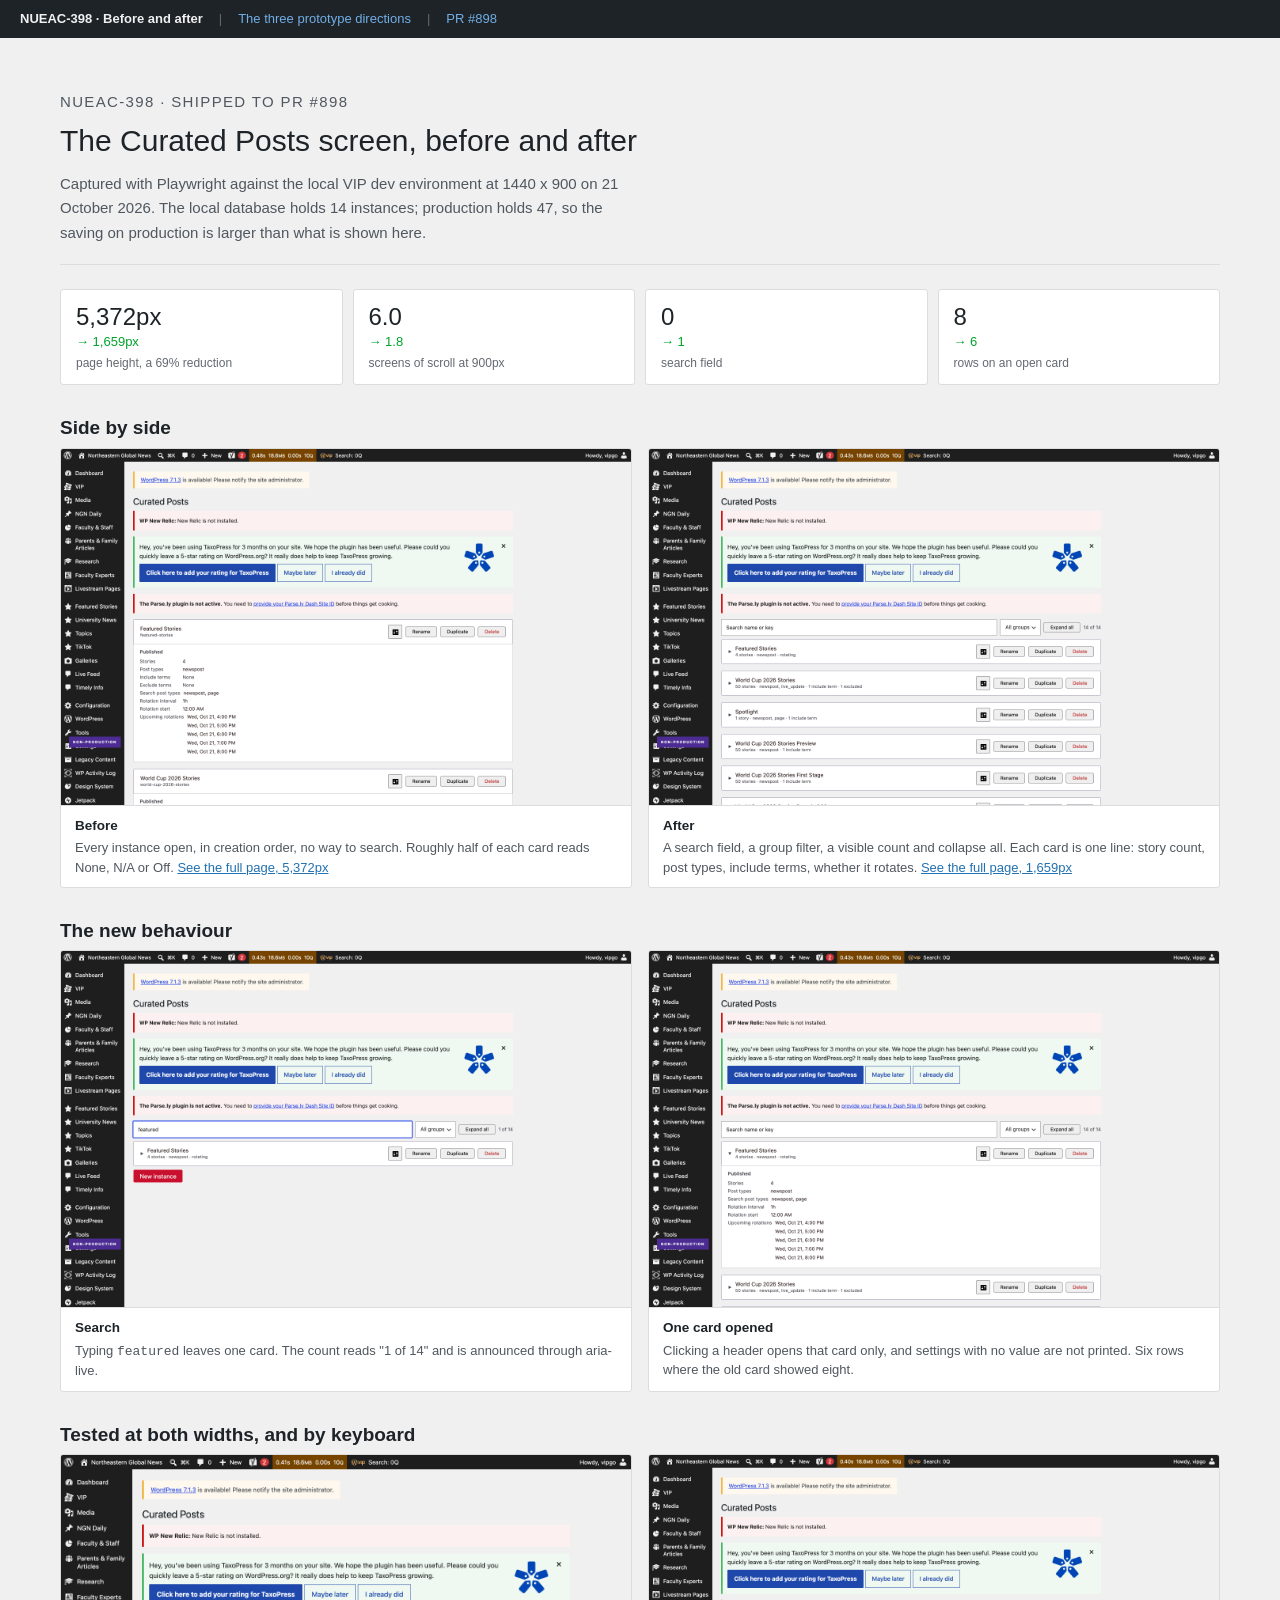
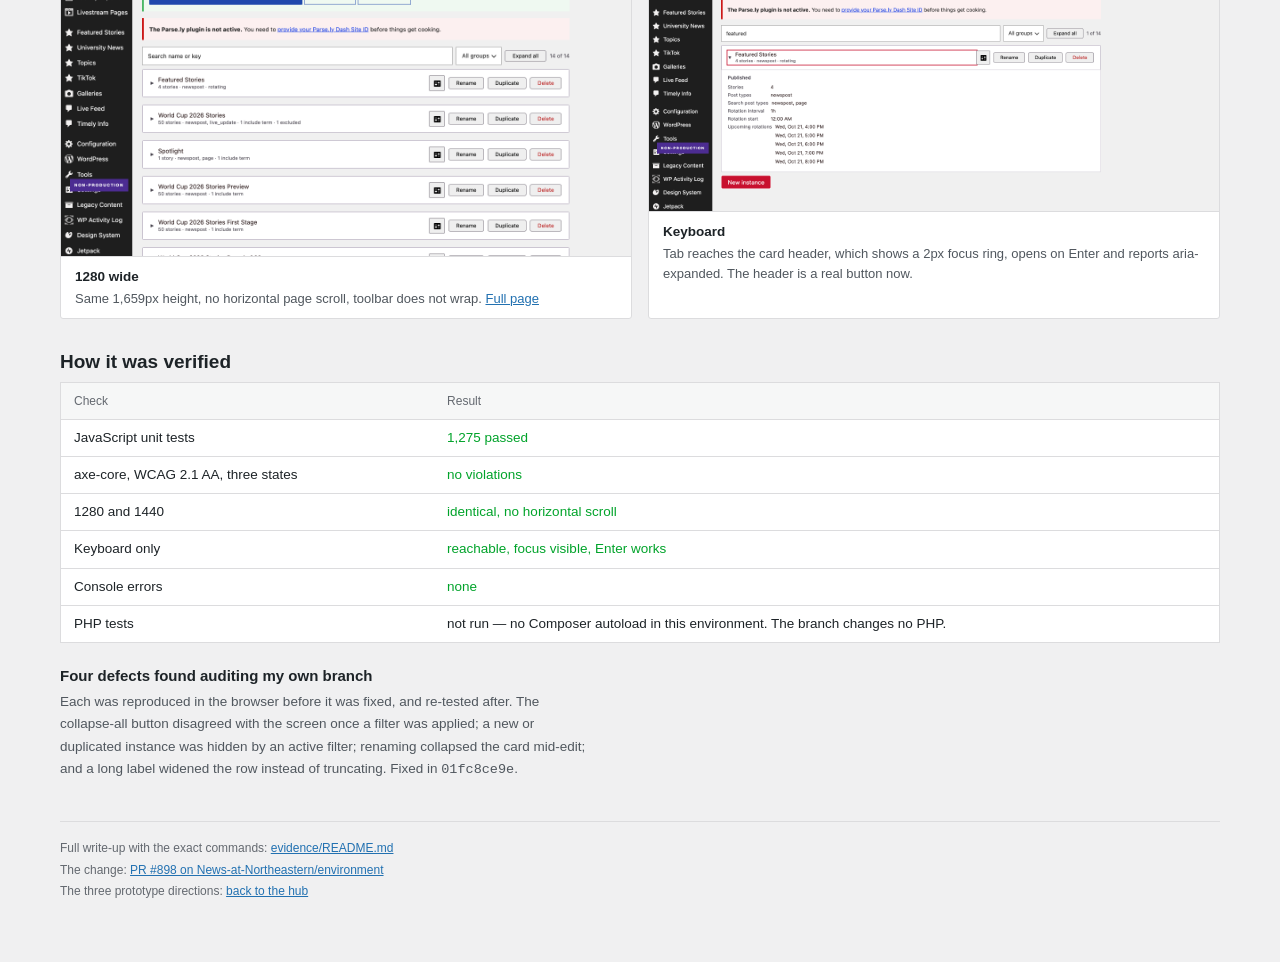
==== evidence/index.html @ 4355b137 "Publish the before and after as a page, not just a markdown file The screenshots existed but were on" ====
<!doctype html>
<html lang="en">
<head>
<meta charset="utf-8">
<meta name="viewport" content="width=device-width, initial-scale=1">
<title>Before and after — Curated Posts · NUEAC-398</title>
<link rel="stylesheet" href="../assets/wp-admin.css">
<style>
.hero { padding: 30px 0 18px; border-bottom: 1px solid var(--wp-border-light); margin-bottom: 24px; }
.eyebrow { font-size: 11px; letter-spacing: .09em; text-transform: uppercase; color: var(--wp-text-muted); margin: 0; }
.hero h1 { font-size: 30px; font-weight: 400; margin: 8px 0 0; line-height: 1.22; }
.hero p { font-size: 15px; line-height: 1.65; color: var(--wp-text-2); margin: 12px 0 0; max-width: 68ch; }

h2.sec { font-size: 19px; font-weight: 600; margin: 34px 0 10px; }
h3.sub { font-size: 15px; font-weight: 600; margin: 24px 0 6px; }
p.note { font-size: 13.5px; color: var(--wp-text-2); line-height: 1.65; margin: 0 0 12px; max-width: 70ch; }

.stats { display: grid; grid-template-columns: repeat(auto-fit, minmax(150px, 1fr)); gap: 10px; margin: 16px 0 6px; }
.stat { background: var(--wp-surface); border: 1px solid var(--wp-border-light); border-radius: 3px; padding: 13px 15px; }
.stat b { display: block; font-size: 24px; font-weight: 400; line-height: 1.15; }
.stat .delta { color: var(--wp-green); font-size: 13px; }
.stat span { display: block; font-size: 12px; color: var(--wp-text-muted); margin-top: 3px; line-height: 1.4; }

.ba { display: grid; grid-template-columns: repeat(auto-fit, minmax(330px, 1fr)); gap: 16px; margin-top: 10px; }
figure { margin: 0; background: var(--wp-surface); border: 1px solid var(--wp-border-light); border-radius: 3px; overflow: hidden; }
figure img { display: block; width: 100%; height: auto; border-bottom: 1px solid var(--wp-border-light); }
figcaption { padding: 10px 14px; font-size: 13px; color: var(--wp-text-2); line-height: 1.5; }
figcaption b { display: block; font-size: 13.5px; color: var(--wp-text); margin-bottom: 2px; }
figcaption a { color: var(--wp-blue); }

.wide figure img { max-height: none; }

table.cmp { width: 100%; border-collapse: collapse; background: var(--wp-surface); border: 1px solid var(--wp-border-light); border-radius: 3px; margin-top: 10px; }
table.cmp th, table.cmp td { text-align: left; padding: 9px 13px; border-bottom: 1px solid var(--wp-border-light); font-size: 13.5px; }
table.cmp thead th { background: var(--wp-surface-alt); font-weight: 400; color: var(--wp-text-muted); font-size: 12px; }
table.cmp tbody tr:last-child td { border-bottom: 0; }
table.cmp td.num { text-align: right; font-variant-numeric: tabular-nums; }
table.cmp td.good { color: var(--wp-green); }

footer.pf { margin-top: 40px; padding-top: 16px; border-top: 1px solid var(--wp-border-light); font-size: 12px; color: var(--wp-text-muted); line-height: 1.8; }
footer.pf a { color: var(--wp-blue); }
</style>
</head>
<body>

<div class="proto-bar">
  <strong>NUEAC-398 · Before and after</strong>
  <span class="sep">|</span>
  <a href="../index.html">The three prototype directions</a>
  <span class="sep">|</span>
  <a href="https://github.com/News-at-Northeastern/environment/pull/898">PR #898</a>
</div>

<div class="wrap">

  <div class="hero">
    <p class="eyebrow">NUEAC-398 · shipped to PR #898</p>
    <h1>The Curated Posts screen, before and after</h1>
    <p>
      Captured with Playwright against the local VIP dev environment at 1440 x 900 on
      21 October 2026. The local database holds 14 instances; production holds 47, so the
      saving on production is larger than what is shown here.
    </p>
  </div>

  <div class="stats">
    <div class="stat"><b>5,372px <span class="delta">&rarr; 1,659px</span></b><span>page height, a 69% reduction</span></div>
    <div class="stat"><b>6.0 <span class="delta">&rarr; 1.8</span></b><span>screens of scroll at 900px</span></div>
    <div class="stat"><b>0 <span class="delta">&rarr; 1</span></b><span>search field</span></div>
    <div class="stat"><b>8 <span class="delta">&rarr; 6</span></b><span>rows on an open card</span></div>
  </div>

  <h2 class="sec">Side by side</h2>
  <div class="ba">
    <figure>
      <img src="before-01-viewport-1440.png" alt="Curated Posts before: a stack of fully expanded cards, no search field">
      <figcaption>
        <b>Before</b>
        Every instance open, in creation order, no way to search. Roughly half of each
        card reads None, N/A or Off.
        <a href="before-02-fullpage-1440.png">See the full page, 5,372px</a>
      </figcaption>
    </figure>
    <figure>
      <img src="after-01-viewport-1440.png" alt="Curated Posts after: a search toolbar above collapsed single-line cards">
      <figcaption>
        <b>After</b>
        A search field, a group filter, a visible count and collapse all. Each card is one
        line: story count, post types, include terms, whether it rotates.
        <a href="after-02-fullpage-1440.png">See the full page, 1,659px</a>
      </figcaption>
    </figure>
  </div>

  <h2 class="sec">The new behaviour</h2>
  <div class="ba">
    <figure>
      <img src="after-03-search-1440.png" alt="Typing featured in the search box leaves one card and the count reads 1 of 14">
      <figcaption>
        <b>Search</b>
        Typing <code>featured</code> leaves one card. The count reads "1 of 14" and is
        announced through aria-live.
      </figcaption>
    </figure>
    <figure>
      <img src="after-04-expanded-1440.png" alt="One card expanded, showing only the settings that hold a value">
      <figcaption>
        <b>One card opened</b>
        Clicking a header opens that card only, and settings with no value are not
        printed. Six rows where the old card showed eight.
      </figcaption>
    </figure>
  </div>

  <h2 class="sec">Tested at both widths, and by keyboard</h2>
  <div class="ba">
    <figure>
      <img src="after-05-1280px.png" alt="The same screen at 1280 pixels wide with no horizontal scroll">
      <figcaption>
        <b>1280 wide</b>
        Same 1,659px height, no horizontal page scroll, toolbar does not wrap.
        <a href="after-05-1280-fullpage.png">Full page</a>
      </figcaption>
    </figure>
    <figure>
      <img src="after-06-keyboard-focus.png" alt="The first card header focused by keyboard with a visible focus ring">
      <figcaption>
        <b>Keyboard</b>
        Tab reaches the card header, which shows a 2px focus ring, opens on Enter and
        reports aria-expanded. The header is a real button now.
      </figcaption>
    </figure>
  </div>

  <h2 class="sec">How it was verified</h2>
  <table class="cmp">
    <thead><tr><th>Check</th><th>Result</th></tr></thead>
    <tbody>
      <tr><td>JavaScript unit tests</td><td class="good">1,275 passed</td></tr>
      <tr><td>axe-core, WCAG 2.1 AA, three states</td><td class="good">no violations</td></tr>
      <tr><td>1280 and 1440</td><td class="good">identical, no horizontal scroll</td></tr>
      <tr><td>Keyboard only</td><td class="good">reachable, focus visible, Enter works</td></tr>
      <tr><td>Console errors</td><td class="good">none</td></tr>
      <tr><td>PHP tests</td><td>not run — no Composer autoload in this environment. The branch changes no PHP.</td></tr>
    </tbody>
  </table>

  <h3 class="sub">Four defects found auditing my own branch</h3>
  <p class="note">
    Each was reproduced in the browser before it was fixed, and re-tested after. The
    collapse-all button disagreed with the screen once a filter was applied; a new or
    duplicated instance was hidden by an active filter; renaming collapsed the card
    mid-edit; and a long label widened the row instead of truncating. Fixed in
    <code>01fc8ce9e</code>.
  </p>

  <footer class="pf">
    Full write-up with the exact commands:
    <a href="https://github.com/thara-messeroux/ngn-curated-posts-prototypes/blob/main/evidence/README.md">evidence/README.md</a><br>
    The change: <a href="https://github.com/News-at-Northeastern/environment/pull/898">PR #898 on News-at-Northeastern/environment</a><br>
    The three prototype directions: <a href="../index.html">back to the hub</a>
  </footer>

</div>

</body>
</html>
---- assets/wp-admin.css ----
/* ==========================================================================
   WordPress admin design system
   Tokens lifted from WordPress 6.x core admin (common.css, colors-fresh.css)
   so these prototypes drop into wp-admin without a restyle.
   ========================================================================== */

:root {
  /* Surfaces */
  --wp-bg:            #f0f0f1;
  --wp-surface:       #ffffff;
  --wp-surface-alt:   #f6f7f7;
  --wp-surface-hover: #f0f0f1;

  /* Borders */
  --wp-border:        #c3c4c7;
  --wp-border-light:  #dcdcde;

  /* Text */
  --wp-text:          #1d2327;
  --wp-text-2:        #50575e;
  --wp-text-muted:    #646970;

  /* Brand + state */
  --wp-blue:          #2271b1;
  --wp-blue-hover:    #135e96;
  --wp-blue-bg:       #f0f6fc;
  --wp-red:           #b32d2e;
  --wp-red-bright:    #d63638;
  --wp-red-bg:        #fcf0f1;
  --wp-green:         #00a32a;
  --wp-green-bg:      #edfaef;
  --wp-amber:         #dba617;
  --wp-amber-bg:      #fcf9e8;

  /* Type */
  --wp-font: -apple-system, BlinkMacSystemFont, "Segoe UI", Roboto,
             "Oxygen-Sans", Ubuntu, Cantarell, "Helvetica Neue", sans-serif;
  --wp-mono: Menlo, Consolas, monaco, monospace;
}

* { box-sizing: border-box; }

html { background: var(--wp-bg); }

body {
  margin: 0;
  background: var(--wp-bg);
  color: var(--wp-text);
  font-family: var(--wp-font);
  font-size: 13px;
  line-height: 1.4em;
  -webkit-font-smoothing: antialiased;
}

/* --------------------------------------------------------------------------
   Prototype chrome — the fake wp-admin frame around each direction
   -------------------------------------------------------------------------- */

.proto-bar {
  background: #1d2327;
  color: #f0f0f1;
  font-size: 13px;
  padding: 10px 20px;
  display: flex;
  align-items: center;
  gap: 16px;
  flex-wrap: wrap;
}
.proto-bar a { color: #72aee6; text-decoration: none; }
.proto-bar a:hover { color: #fff; text-decoration: underline; }
.proto-bar .sep { color: #646970; }
.proto-bar strong { font-weight: 600; }

.wrap {
  max-width: 1200px;
  margin: 0 auto;
  padding: 10px 20px 60px;
}

.wp-heading-inline {
  font-size: 23px;
  font-weight: 400;
  margin: 18px 0 0;
  padding: 9px 0 4px;
  line-height: 1.3;
  display: inline-block;
}

.wp-subtitle {
  color: var(--wp-text-muted);
  font-size: 13px;
  margin: 2px 0 16px;
  max-width: 70ch;
  line-height: 1.6;
}

hr.wp-header-end { visibility: hidden; margin: 6px 0 12px; border: 0; }

/* --------------------------------------------------------------------------
   Buttons — WordPress .button / .button-primary / .button-link-delete
   -------------------------------------------------------------------------- */

.button,
.button-primary {
  display: inline-block;
  font-family: inherit;
  font-size: 13px;
  line-height: 2.15384615;
  min-height: 30px;
  margin: 0;
  padding: 0 10px;
  cursor: pointer;
  border-width: 1px;
  border-style: solid;
  border-radius: 3px;
  white-space: nowrap;
  box-sizing: border-box;
  text-decoration: none;
  vertical-align: top;
}

.button {
  color: var(--wp-blue);
  border-color: var(--wp-blue);
  background: var(--wp-surface);
}
.button:hover {
  background: var(--wp-blue-bg);
  border-color: var(--wp-blue-hover);
  color: var(--wp-blue-hover);
}

.button-primary {
  background: var(--wp-blue);
  border-color: var(--wp-blue);
  color: #fff;
}
.button-primary:hover {
  background: var(--wp-blue-hover);
  border-color: var(--wp-blue-hover);
}

.button-link-delete {
  background: none;
  border: 1px solid var(--wp-red);
  color: var(--wp-red);
}
.button-link-delete:hover {
  background: var(--wp-red-bg);
  border-color: var(--wp-red-bright);
  color: var(--wp-red-bright);
}

.button-small { min-height: 26px; line-height: 2.18181818; font-size: 12px; padding: 0 8px; }

.button:focus-visible,
.button-primary:focus-visible,
input:focus-visible,
select:focus-visible,
[tabindex]:focus-visible,
.row-toggle:focus-visible {
  outline: 2px solid var(--wp-blue);
  outline-offset: 0;
  box-shadow: 0 0 0 1px var(--wp-blue);
}

/* --------------------------------------------------------------------------
   Form controls
   -------------------------------------------------------------------------- */

input[type="search"],
input[type="text"],
select {
  font-family: inherit;
  font-size: 14px;
  color: var(--wp-text);
  background: var(--wp-surface);
  border: 1px solid #8c8f94;
  border-radius: 3px;
  min-height: 30px;
  padding: 0 8px;
  line-height: 2;
  box-shadow: 0 0 0 transparent;
}
input[type="search"]:focus,
select:focus {
  border-color: var(--wp-blue);
  box-shadow: 0 0 0 1px var(--wp-blue);
  outline: 2px solid transparent;
}

/* --------------------------------------------------------------------------
   Notices
   -------------------------------------------------------------------------- */

.notice {
  background: var(--wp-surface);
  border: 1px solid var(--wp-border-light);
  border-left-width: 4px;
  border-radius: 0;
  padding: 10px 12px;
  margin: 14px 0;
  font-size: 13px;
  line-height: 1.6;
}
.notice p { margin: 0; }
.notice-info    { border-left-color: #72aee6; }
.notice-success { border-left-color: var(--wp-green); }
.notice-warning { border-left-color: var(--wp-amber); }
.notice-error   { border-left-color: var(--wp-red-bright); }

/* --------------------------------------------------------------------------
   Status pills
   -------------------------------------------------------------------------- */

.pill {
  display: inline-block;
  font-size: 11px;
  line-height: 1.6;
  padding: 1px 8px;
  border-radius: 9px;
  white-space: nowrap;
  font-weight: 500;
}
.pill-live  { background: var(--wp-green-bg); color: #005c12; }
.pill-check { background: var(--wp-amber-bg); color: #7a5c00; }

/* --------------------------------------------------------------------------
   Shared: toolbar above a list
   -------------------------------------------------------------------------- */

.tablenav {
  display: flex;
  align-items: center;
  gap: 8px;
  flex-wrap: wrap;
  margin: 0 0 10px;
}
.tablenav .spacer { flex: 1 1 auto; }
.tablenav .displaying-num {
  color: var(--wp-text-muted);
  font-size: 13px;
  font-style: italic;
  white-space: nowrap;
}

/* --------------------------------------------------------------------------
   Shared: field grid inside an expanded instance
   -------------------------------------------------------------------------- */

.fields {
  display: grid;
  grid-template-columns: repeat(auto-fit, minmax(230px, 1fr));
  gap: 2px 28px;
  margin: 0;
}
.field {
  display: flex;
  justify-content: space-between;
  gap: 14px;
  padding: 5px 0;
  border-bottom: 1px solid var(--wp-border-light);
  font-size: 12px;
}
.field dt { color: var(--wp-text-muted); }
.field dd { margin: 0; color: var(--wp-text); text-align: right; }

.term {
  display: inline-block;
  font-size: 11px;
  padding: 1px 7px;
  border-radius: 3px;
  margin: 1px 0 1px 3px;
  background: var(--wp-surface-alt);
  border: 1px solid var(--wp-border-light);
  color: var(--wp-text-2);
}
.term-exclude {
  background: var(--wp-red-bg);
  border-color: #f0b4b5;
  color: var(--wp-red);
}

/* --------------------------------------------------------------------------
   Shared: inline delete confirm
   -------------------------------------------------------------------------- */

.confirm {
  background: var(--wp-red-bg);
  border: 1px solid #f0b4b5;
  border-left-width: 4px;
  padding: 10px 12px;
  display: flex;
  align-items: center;
  gap: 10px;
  flex-wrap: wrap;
  font-size: 13px;
}
.confirm strong { font-weight: 600; }

/* --------------------------------------------------------------------------
   Shared: row actions menu
   -------------------------------------------------------------------------- */

.menu-wrap { position: relative; display: inline-block; }

.kebab {
  background: none;
  border: 1px solid transparent;
  border-radius: 3px;
  color: var(--wp-text-muted);
  cursor: pointer;
  font-size: 16px;
  line-height: 1;
  padding: 4px 8px;
}
.kebab:hover { border-color: var(--wp-border); color: var(--wp-text); background: var(--wp-surface); }

.menu {
  position: absolute;
  right: 0;
  top: calc(100% + 2px);
  z-index: 20;
  min-width: 180px;
  background: var(--wp-surface);
  border: 1px solid var(--wp-border);
  border-radius: 3px;
  box-shadow: 0 2px 8px rgba(0, 0, 0, .18);
  padding: 4px;
}
.menu button {
  display: block;
  width: 100%;
  text-align: left;
  background: none;
  border: 0;
  border-radius: 2px;
  font: inherit;
  font-size: 13px;
  color: var(--wp-text);
  padding: 6px 10px;
  cursor: pointer;
}
.menu button:hover { background: var(--wp-blue-bg); color: var(--wp-blue-hover); }
.menu .menu-sep { height: 1px; background: var(--wp-border-light); margin: 4px 0; }
.menu .is-delete { color: var(--wp-red); }
.menu .is-delete:hover { background: var(--wp-red-bg); color: var(--wp-red-bright); }

/* --------------------------------------------------------------------------
   Utility
   -------------------------------------------------------------------------- */

.screen-reader-text {
  position: absolute;
  width: 1px; height: 1px;
  padding: 0; margin: -1px;
  overflow: hidden;
  clip: rect(0, 0, 0, 0);
  white-space: nowrap;
  border: 0;
}

.muted { color: var(--wp-text-muted); }
.mono  { font-family: var(--wp-mono); font-size: 11px; }
.nowrap { white-space: nowrap; }

@media (prefers-reduced-motion: reduce) {
  * { transition: none !important; animation: none !important; }
}

/* Page title + Add new on one baseline, as core does -------------------- */
.title-row {
  display: flex;
  align-items: baseline;
  gap: 10px;
  flex-wrap: wrap;
  margin: 18px 0 0;
}
.title-row .wp-heading-inline { margin: 0; padding: 0; }
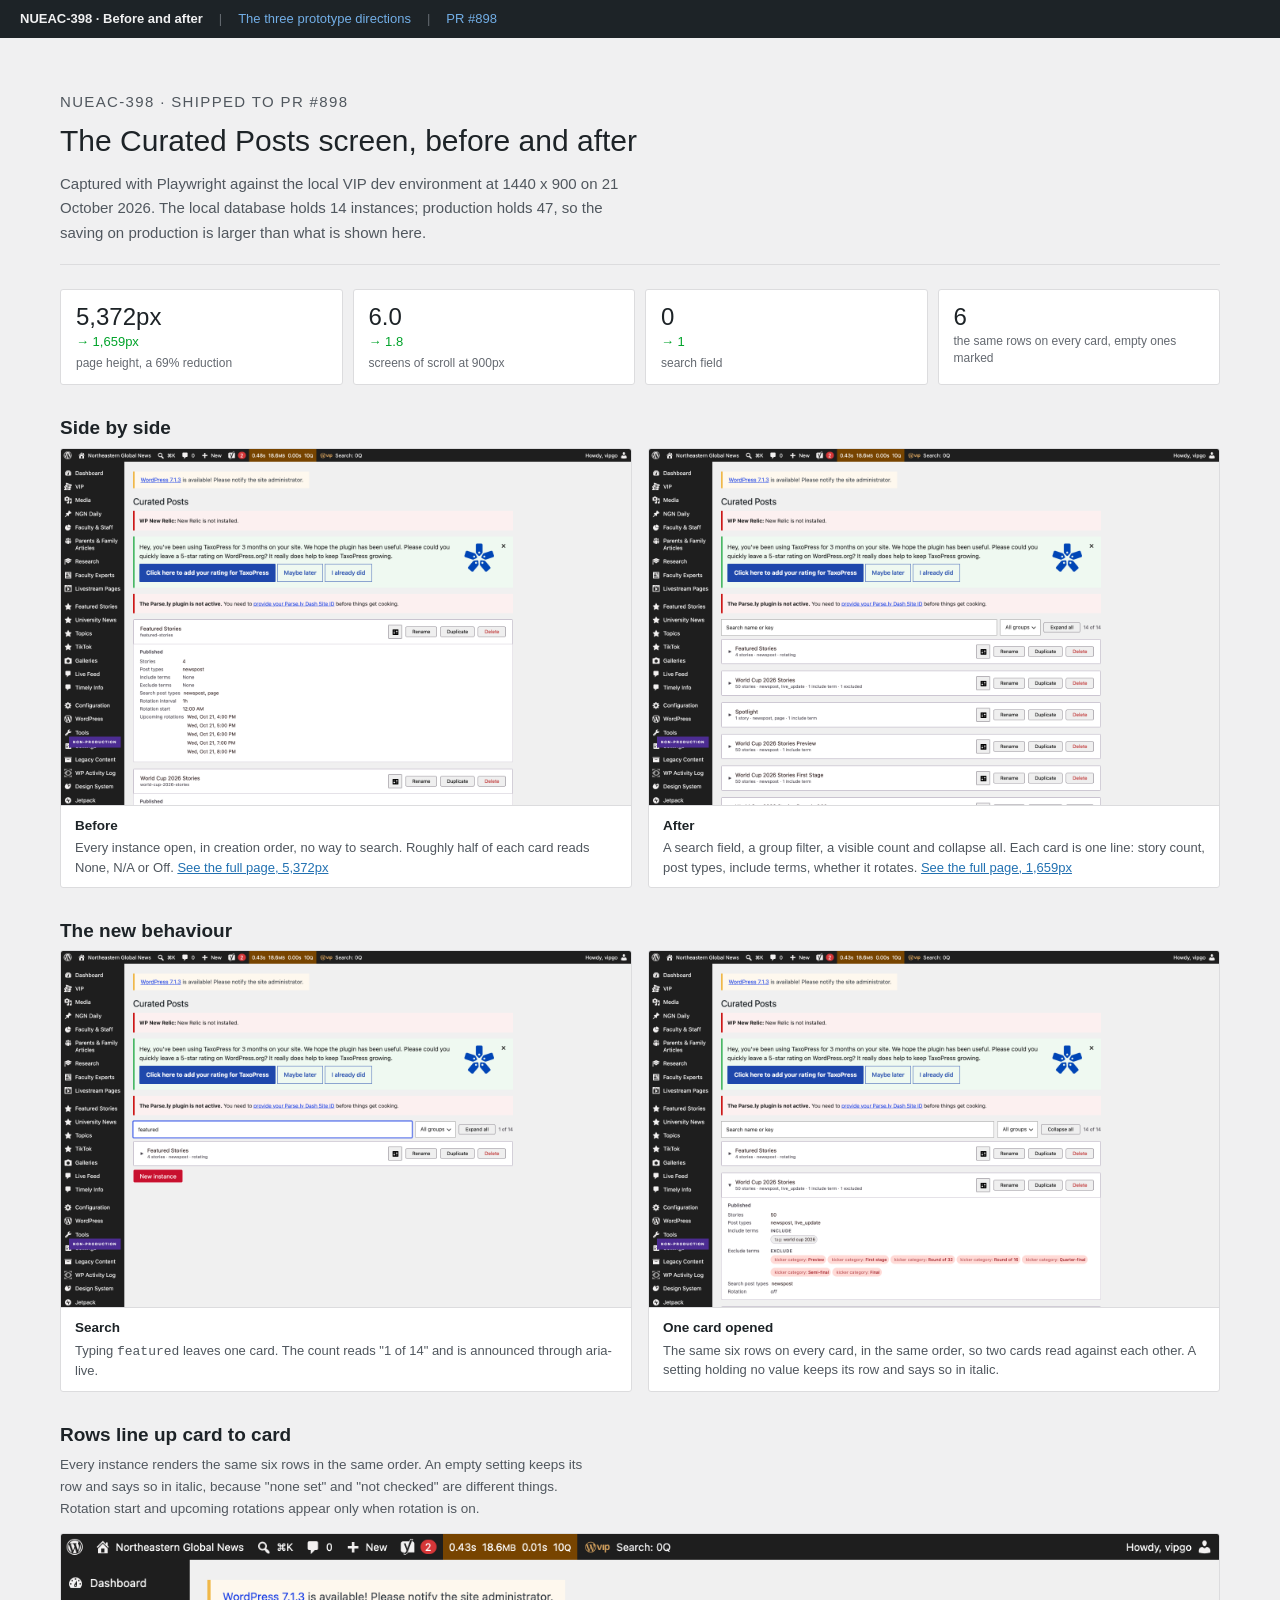
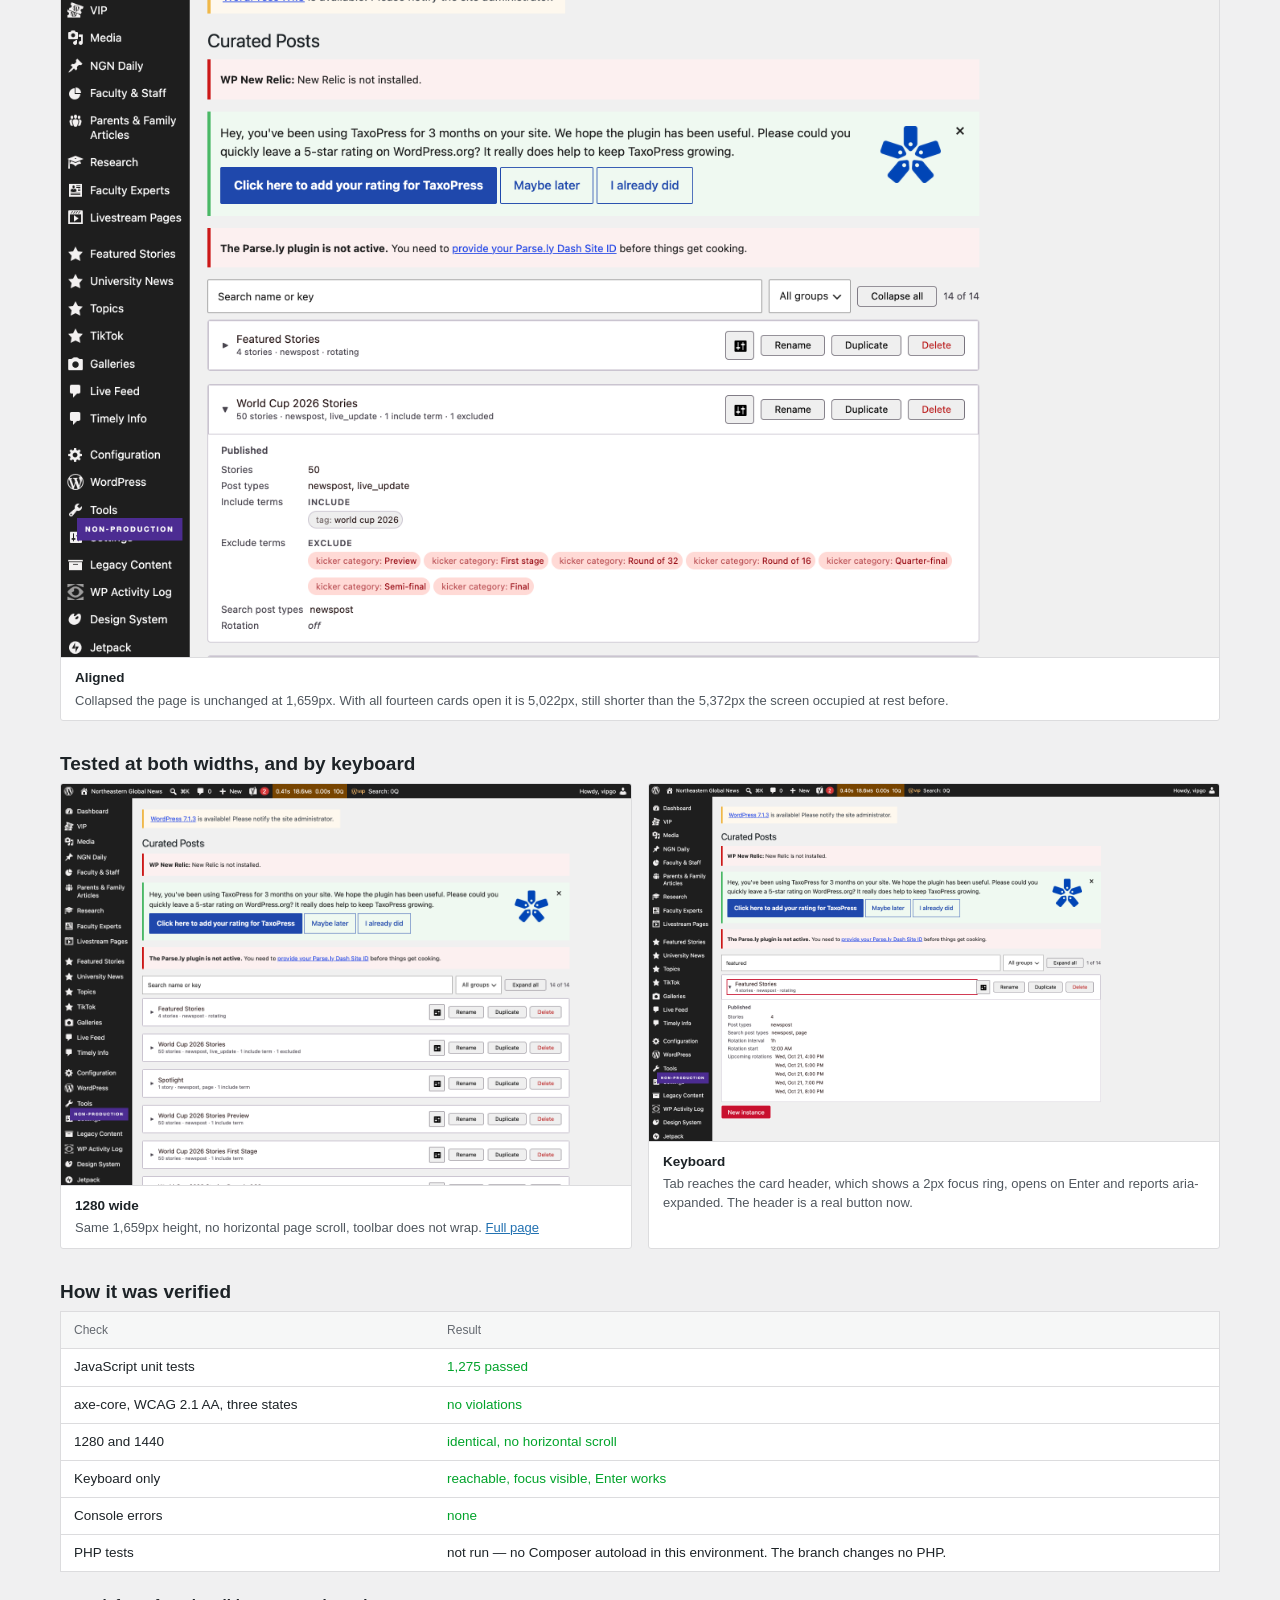
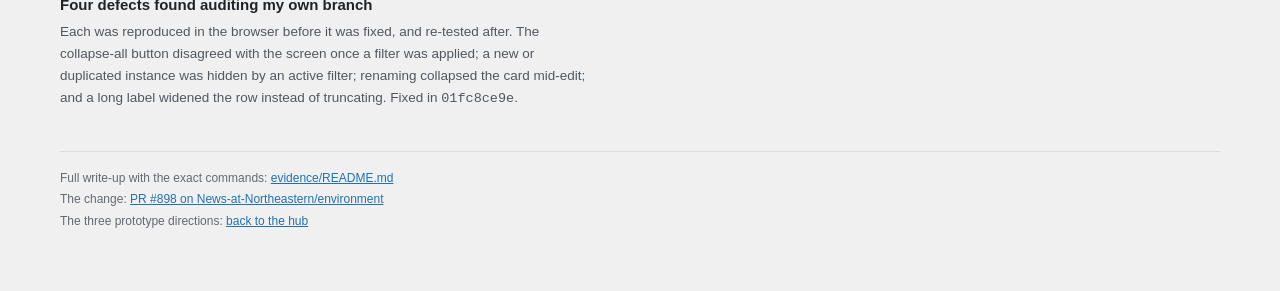
==== commit 0a89e200: "Update the evidence for the aligned-rows change The write-up still described cards dropping their em" ====
--- a/evidence/index.html
+++ b/evidence/index.html
@@ -67,7 +67,7 @@
     <div class="stat"><b>5,372px <span class="delta">&rarr; 1,659px</span></b><span>page height, a 69% reduction</span></div>
     <div class="stat"><b>6.0 <span class="delta">&rarr; 1.8</span></b><span>screens of scroll at 900px</span></div>
     <div class="stat"><b>0 <span class="delta">&rarr; 1</span></b><span>search field</span></div>
-    <div class="stat"><b>8 <span class="delta">&rarr; 6</span></b><span>rows on an open card</span></div>
+    <div class="stat"><b>6</b><span>the same rows on every card, empty ones marked</span></div>
   </div>
 
   <h2 class="sec">Side by side</h2>
@@ -106,8 +106,25 @@
       <img src="after-04-expanded-1440.png" alt="One card expanded, showing only the settings that hold a value">
       <figcaption>
         <b>One card opened</b>
-        Clicking a header opens that card only, and settings with no value are not
-        printed. Six rows where the old card showed eight.
+        The same six rows on every card, in the same order, so two cards read against
+        each other. A setting holding no value keeps its row and says so in italic.
+      </figcaption>
+    </figure>
+  </div>
+
+  <h2 class="sec">Rows line up card to card</h2>
+  <p class="note">
+    Every instance renders the same six rows in the same order. An empty setting keeps its
+    row and says so in italic, because "none set" and "not checked" are different things.
+    Rotation start and upcoming rotations appear only when rotation is on.
+  </p>
+  <div class="ba wide">
+    <figure>
+      <img src="after-07-aligned-rows.png" alt="Two expanded cards whose settings rows align with each other">
+      <figcaption>
+        <b>Aligned</b>
+        Collapsed the page is unchanged at 1,659px. With all fourteen cards open it is
+        5,022px, still shorter than the 5,372px the screen occupied at rest before.
       </figcaption>
     </figure>
   </div>
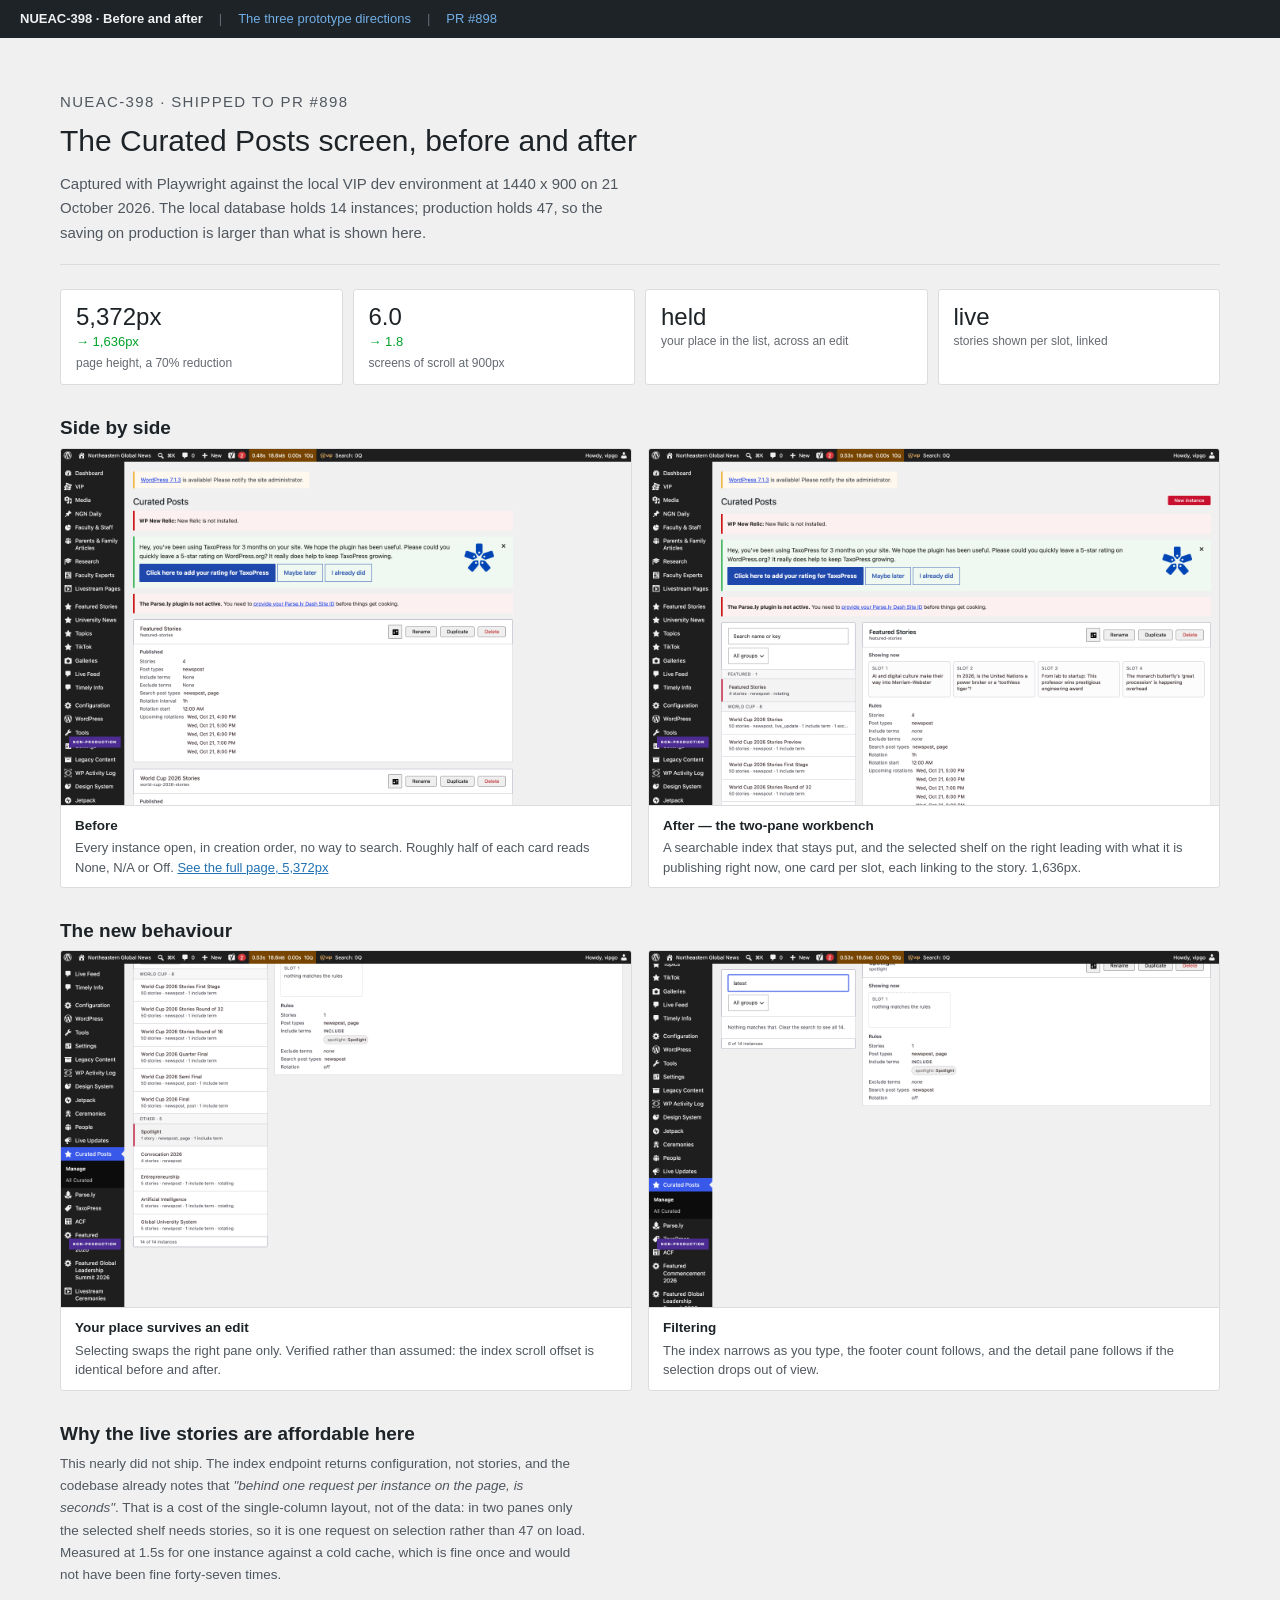
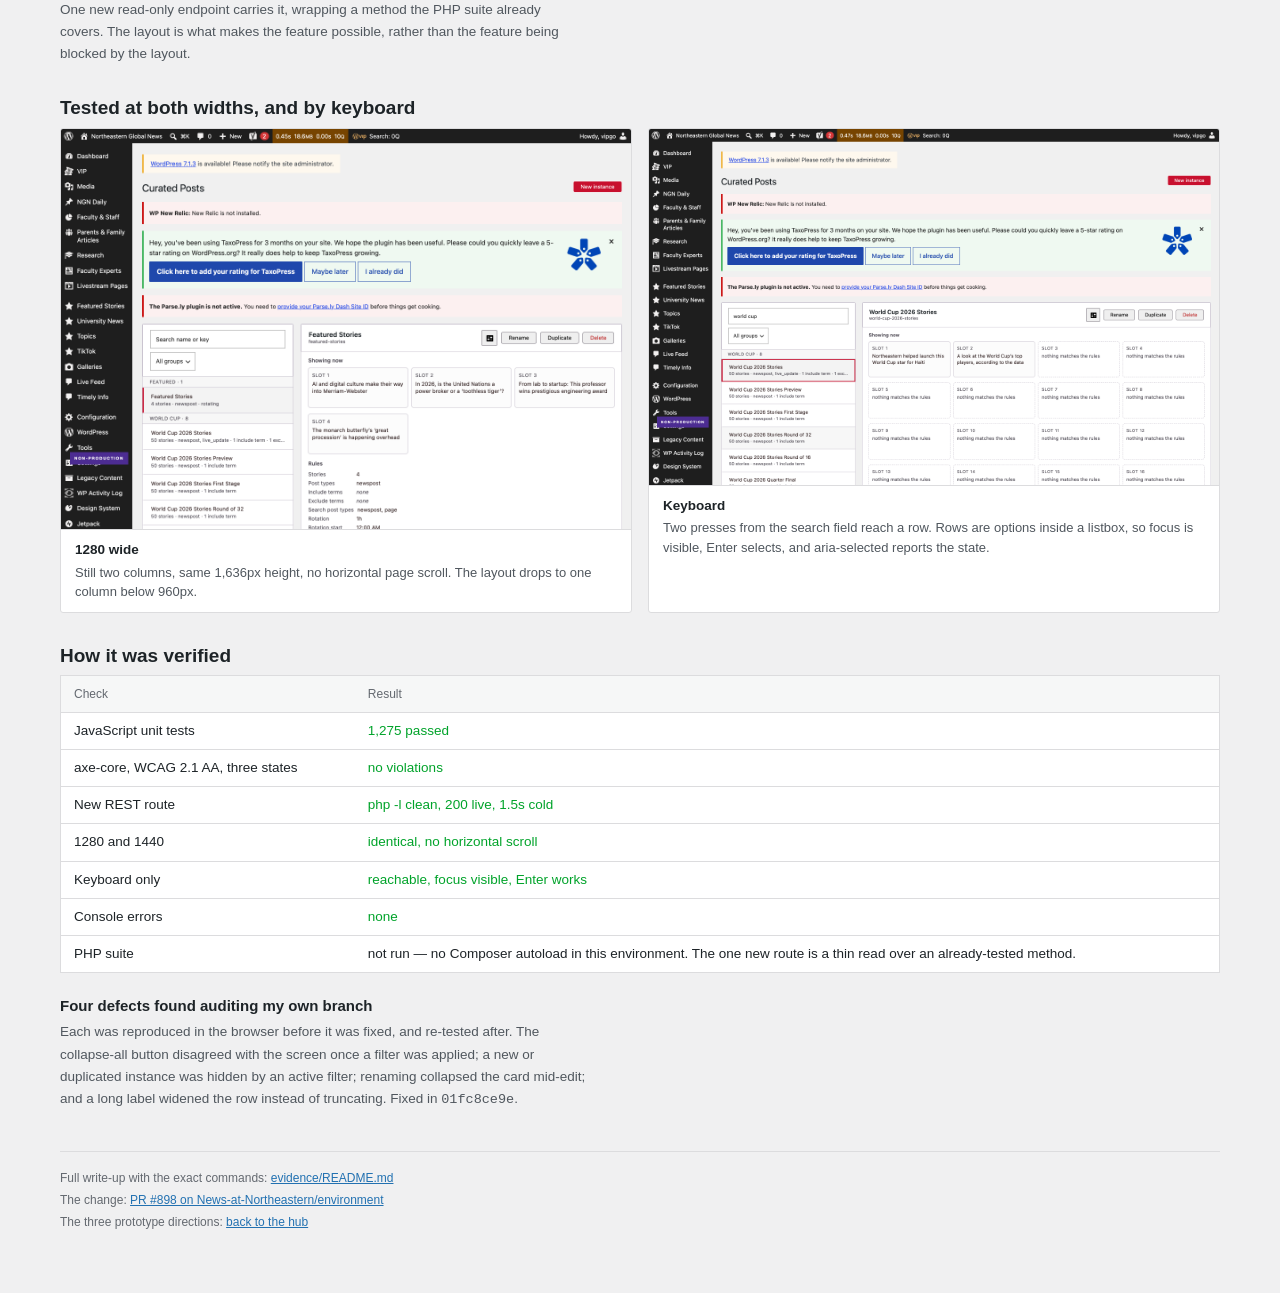
==== commit dd6ffcca: "The after is the two-pane workbench, and NUEAC-399 is withdrawn The evidence still showed the search" ====
--- a/evidence/index.html
+++ b/evidence/index.html
@@ -64,10 +64,10 @@
   </div>
 
   <div class="stats">
-    <div class="stat"><b>5,372px <span class="delta">&rarr; 1,659px</span></b><span>page height, a 69% reduction</span></div>
+    <div class="stat"><b>5,372px <span class="delta">&rarr; 1,636px</span></b><span>page height, a 70% reduction</span></div>
     <div class="stat"><b>6.0 <span class="delta">&rarr; 1.8</span></b><span>screens of scroll at 900px</span></div>
-    <div class="stat"><b>0 <span class="delta">&rarr; 1</span></b><span>search field</span></div>
-    <div class="stat"><b>6</b><span>the same rows on every card, empty ones marked</span></div>
+    <div class="stat"><b>held</b><span>your place in the list, across an edit</span></div>
+    <div class="stat"><b>live</b><span>stories shown per slot, linked</span></div>
   </div>
 
   <h2 class="sec">Side by side</h2>
@@ -82,12 +82,12 @@
       </figcaption>
     </figure>
     <figure>
-      <img src="after-01-viewport-1440.png" alt="Curated Posts after: a search toolbar above collapsed single-line cards">
+      <img src="c-01-two-pane-1440.png" alt="After: a searchable index on the left and the selected shelf's live stories on the right">
       <figcaption>
-        <b>After</b>
-        A search field, a group filter, a visible count and collapse all. Each card is one
-        line: story count, post types, include terms, whether it rotates.
-        <a href="after-02-fullpage-1440.png">See the full page, 1,659px</a>
+        <b>After &mdash; the two-pane workbench</b>
+        A searchable index that stays put, and the selected shelf on the right leading with
+        what it is publishing right now, one card per slot, each linking to the story.
+        1,636px.
       </figcaption>
     </figure>
   </div>
@@ -95,56 +95,54 @@
   <h2 class="sec">The new behaviour</h2>
   <div class="ba">
     <figure>
-      <img src="after-03-search-1440.png" alt="Typing featured in the search box leaves one card and the count reads 1 of 14">
+      <img src="c-02-selected-1440.png" alt="A different instance selected with the index unmoved">
       <figcaption>
-        <b>Search</b>
-        Typing <code>featured</code> leaves one card. The count reads "1 of 14" and is
-        announced through aria-live.
+        <b>Your place survives an edit</b>
+        Selecting swaps the right pane only. Verified rather than assumed: the index scroll
+        offset is identical before and after.
       </figcaption>
     </figure>
     <figure>
-      <img src="after-04-expanded-1440.png" alt="One card expanded, showing only the settings that hold a value">
+      <img src="c-03-filtered-1440.png" alt="The index filtered, with the footer count following">
       <figcaption>
-        <b>One card opened</b>
-        The same six rows on every card, in the same order, so two cards read against
-        each other. A setting holding no value keeps its row and says so in italic.
+        <b>Filtering</b>
+        The index narrows as you type, the footer count follows, and the detail pane
+        follows if the selection drops out of view.
       </figcaption>
     </figure>
   </div>
 
-  <h2 class="sec">Rows line up card to card</h2>
+  <h2 class="sec">Why the live stories are affordable here</h2>
   <p class="note">
-    Every instance renders the same six rows in the same order. An empty setting keeps its
-    row and says so in italic, because "none set" and "not checked" are different things.
-    Rotation start and upcoming rotations appear only when rotation is on.
+    This nearly did not ship. The index endpoint returns configuration, not stories, and
+    the codebase already notes that <em>"behind one request per instance on the page, is
+    seconds"</em>. That is a cost of the single-column layout, not of the data: in two
+    panes only the selected shelf needs stories, so it is one request on selection rather
+    than 47 on load. Measured at 1.5s for one instance against a cold cache, which is fine
+    once and would not have been fine forty-seven times.
   </p>
-  <div class="ba wide">
-    <figure>
-      <img src="after-07-aligned-rows.png" alt="Two expanded cards whose settings rows align with each other">
-      <figcaption>
-        <b>Aligned</b>
-        Collapsed the page is unchanged at 1,659px. With all fourteen cards open it is
-        5,022px, still shorter than the 5,372px the screen occupied at rest before.
-      </figcaption>
-    </figure>
-  </div>
+  <p class="note">
+    One new read-only endpoint carries it, wrapping a method the PHP suite already covers.
+    The layout is what makes the feature possible, rather than the feature being blocked by
+    the layout.
+  </p>
 
   <h2 class="sec">Tested at both widths, and by keyboard</h2>
   <div class="ba">
     <figure>
-      <img src="after-05-1280px.png" alt="The same screen at 1280 pixels wide with no horizontal scroll">
+      <img src="c-05-1280.png" alt="The same screen at 1280 pixels wide, still two columns">
       <figcaption>
         <b>1280 wide</b>
-        Same 1,659px height, no horizontal page scroll, toolbar does not wrap.
-        <a href="after-05-1280-fullpage.png">Full page</a>
+        Still two columns, same 1,636px height, no horizontal page scroll. The layout
+        drops to one column below 960px.
       </figcaption>
     </figure>
     <figure>
-      <img src="after-06-keyboard-focus.png" alt="The first card header focused by keyboard with a visible focus ring">
+      <img src="c-04-keyboard.png" alt="An index row focused by keyboard with a visible focus ring">
       <figcaption>
         <b>Keyboard</b>
-        Tab reaches the card header, which shows a 2px focus ring, opens on Enter and
-        reports aria-expanded. The header is a real button now.
+        Two presses from the search field reach a row. Rows are options inside a listbox,
+        so focus is visible, Enter selects, and aria-selected reports the state.
       </figcaption>
     </figure>
   </div>
@@ -155,10 +153,11 @@
     <tbody>
       <tr><td>JavaScript unit tests</td><td class="good">1,275 passed</td></tr>
       <tr><td>axe-core, WCAG 2.1 AA, three states</td><td class="good">no violations</td></tr>
+    <tr><td>New REST route</td><td class="good">php -l clean, 200 live, 1.5s cold</td></tr>
       <tr><td>1280 and 1440</td><td class="good">identical, no horizontal scroll</td></tr>
       <tr><td>Keyboard only</td><td class="good">reachable, focus visible, Enter works</td></tr>
       <tr><td>Console errors</td><td class="good">none</td></tr>
-      <tr><td>PHP tests</td><td>not run — no Composer autoload in this environment. The branch changes no PHP.</td></tr>
+      <tr><td>PHP suite</td><td>not run — no Composer autoload in this environment. The one new route is a thin read over an already-tested method.</td></tr>
     </tbody>
   </table>
 
